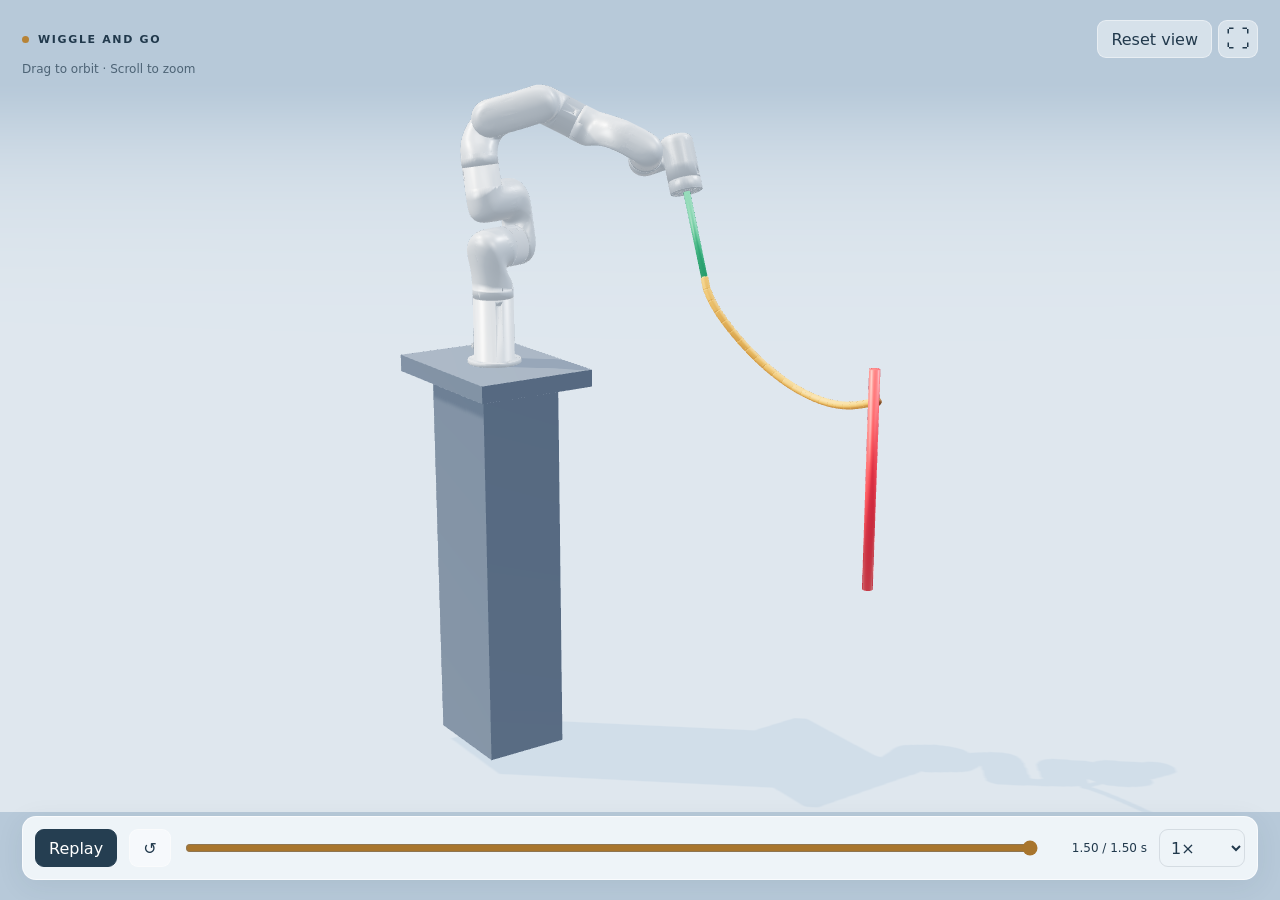
==== static/interactive/index.html @ ad09c2c9 "Add interactive Drake viewer and optimize website loading" ====
<!doctype html>
<html lang="en">
<head>
<meta charset="utf-8"><meta name="viewport" content="width=device-width, initial-scale=1">
<title>Wiggle and Go · Interactive Drake recording</title>
<link rel="stylesheet" href="viewer.css">
</head>
<body>
<main id="viewer" aria-label="Interactive robot and rope simulation">
 <div id="viewport"></div>
 <div class="topbar"><span class="badge"><span class="dot"></span>WIGGLE AND GO</span><div class="camera-tools"><button id="reset" title="Restore the initial camera">Reset view</button><button id="fullscreen" aria-label="Enter fullscreen" title="Fullscreen">⛶</button></div></div>
 <p id="hint">Drag to orbit · Scroll to zoom</p>
 <div id="status" role="status">Loading the original Drake recording…</div>
 <div id="error" hidden><p>The 3D viewer could not start.</p><a href="../animations/rope_orange_65_5_nn_params_target_1.2_0.1_0.2.html">Open the original simulation</a></div>
 <div class="transport" aria-label="Animation controls">
  <button id="play" class="primary" disabled aria-label="Play animation">Play</button>
  <button id="restart" disabled aria-label="Restart animation" title="Restart">↺</button>
  <label class="timeline"><span class="sr-only">Animation time</span><input id="timeline" type="range" min="0" max="1" value="0" step="0.001" disabled></label>
  <output id="time" aria-label="Playback time">0.00 / 0.00 s</output>
  <label class="speed"><span class="sr-only">Playback speed</span><select id="speed" aria-label="Playback speed"><option value="0.25">0.25×</option><option value="0.5">0.5×</option><option value="1" selected>1×</option><option value="2">2×</option></select></label>
 </div>
</main>
<script type="module" src="viewer.min.js"></script>
</body></html>
---- static/interactive/viewer.css ----
:root{font-family:system-ui,-apple-system,BlinkMacSystemFont,"Segoe UI",sans-serif;color:#21394c;color-scheme:light}*{box-sizing:border-box}html,body,main{margin:0;width:100%;height:100%;overflow:hidden}#viewer{position:relative;background:#b7c9d9}#viewport,canvas{display:block;width:100%;height:100%;touch-action:none}.topbar{position:absolute;top:20px;left:22px;right:22px;display:flex;align-items:center;justify-content:space-between;pointer-events:none}.badge{font-size:11px;font-weight:700;letter-spacing:.15em;display:flex;gap:9px;align-items:center}.dot{height:7px;width:7px;background:#b78336;border-radius:50%}.camera-tools{display:flex;gap:6px;pointer-events:auto}button,select{font:inherit;color:inherit;border:1px solid #ffffff70;border-radius:9px;background:#ffffff70;min-height:38px;padding:0 13px;cursor:pointer;transition:background .15s}button:hover,select:hover{background:#ffffffcf}button:focus-visible,select:focus-visible,input:focus-visible{outline:3px solid #21669a;outline-offset:3px}button:disabled{opacity:.45;cursor:wait}#fullscreen{font-size:24px;width:40px;padding:0}#hint{position:absolute;left:22px;top:50px;font-size:12px;opacity:.7;pointer-events:none}#status,#error{position:absolute;left:50%;top:46%;transform:translate(-50%,-50%);padding:18px 24px;border-radius:12px;background:#f4f8fbe8;text-align:center;max-width:85%}#error a{color:#164c72}.transport{position:absolute;bottom:20px;left:22px;right:22px;display:flex;align-items:center;gap:12px;background:#f4f8fbea;padding:12px;border:1px solid #ffffff9c;border-radius:14px;box-shadow:0 6px 28px #243b5014;backdrop-filter:blur(14px)}.primary{background:#253e51;color:white;min-width:73px;border-color:#253e51}.primary:hover{background:#35566e}.timeline{flex:1;display:flex;min-width:40px}input[type=range]{width:100%;accent-color:#a8752d;cursor:pointer}output{font-size:12px;white-space:nowrap;font-variant-numeric:tabular-nums;min-width:95px;text-align:right}select{padding:0 7px;background:transparent;border-color:#21394c20}.sr-only{position:absolute;width:1px;height:1px;padding:0;margin:-1px;overflow:hidden;clip:rect(0,0,0,0);white-space:nowrap;border:0}@media(max-width:520px){.topbar{top:14px;left:14px;right:14px}.badge{font-size:9px}.transport{left:10px;right:10px;bottom:10px;gap:6px;padding:9px;flex-wrap:wrap}.primary{min-width:60px;padding:0 8px}#restart{padding:0 9px}output{min-width:85px;font-size:11px}.speed select{width:58px}.timeline{flex-basis:35%}#hint{left:14px;top:48px;font-size:11px}}@media(prefers-reduced-motion:reduce){*{transition:none}}

#viewport{height:calc(100% - 88px)}@media(max-width:520px){#viewport{height:calc(100% - 110px)}}

@media(max-width:520px){.badge{font-size:8px;letter-spacing:.1em}.camera-tools{flex-shrink:0;gap:4px}#reset{white-space:nowrap;font-size:11px;padding:0 8px;min-height:34px}#fullscreen{width:34px;min-height:34px}}
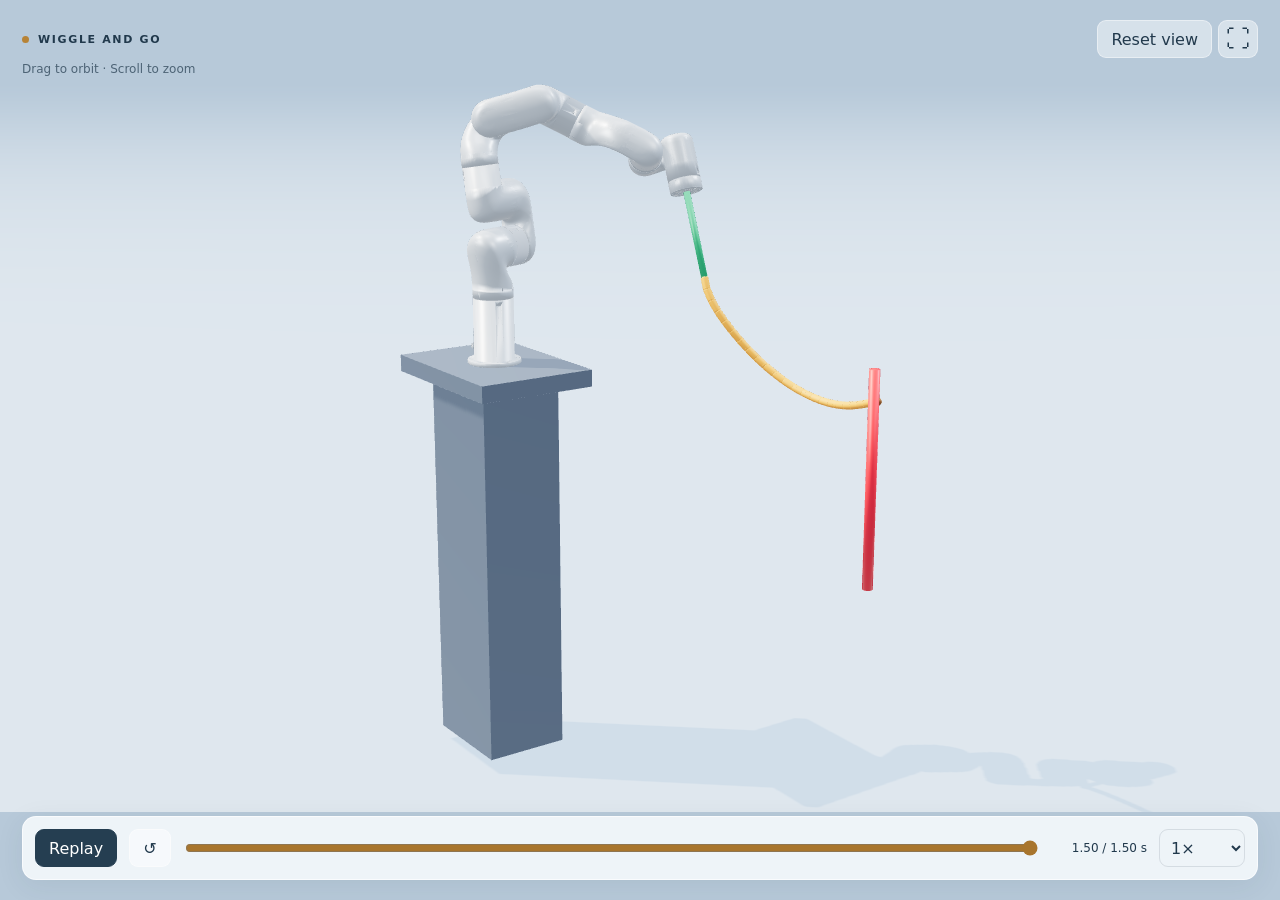
==== commit 64515fd2: "Add GoatCounter analytics" ====
--- a/static/interactive/index.html
+++ b/static/interactive/index.html
@@ -21,4 +21,6 @@
  </div>
 </main>
 <script type="module" src="viewer.min.js"></script>
+<script data-goatcounter="https://wiggleandgo.goatcounter.com/count"
+        async src="https://gc.zgo.at/count.js"></script>
 </body></html>
